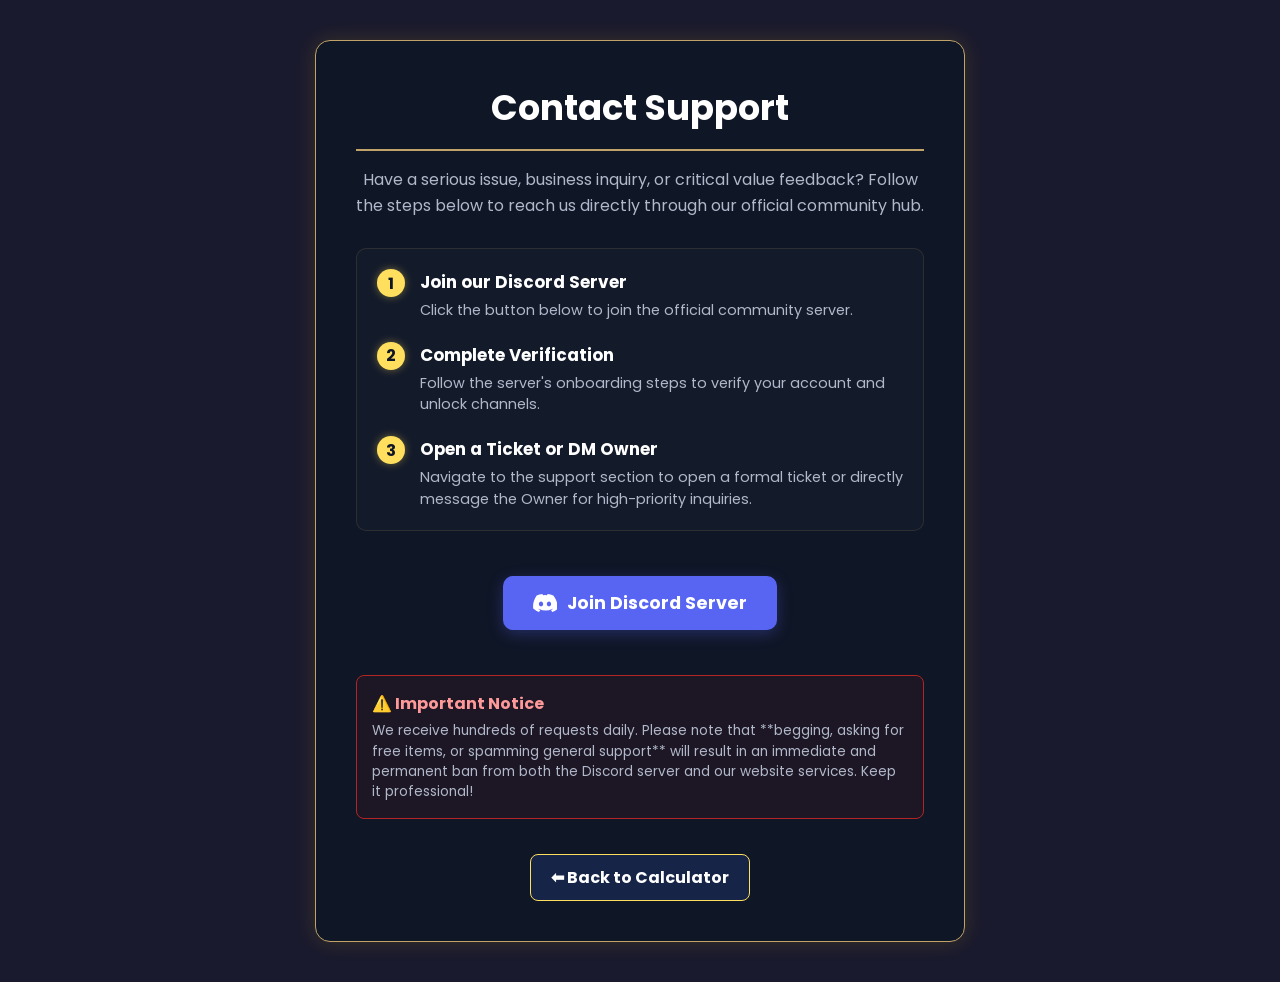
==== contact.html @ 3b40b66d "Add files via upload" ====
<!DOCTYPE html>
<html lang="en">
<head>
    <meta charset="UTF-8">
    <meta name="viewport" content="width=device-width, initial-scale=1.0">
    <title>Contact Us - Demon Blade Values</title>
    
    <!-- توحيد الخطوط والهوية البصرية -->
    <link href="https://fonts.googleapis.com/css2?family=Poppins:wght@300;400;600;700&display=swap" rel="stylesheet">
    <link rel="icon" href="https://demon-blade-values.kesug.com/images-bda/favicon.png" type="image/png">

    <style>
        body {
            font-family: 'Poppins', sans-serif;
            background-color: #1a1a2e;
            color: #ccc;
            margin: 0;
            padding: 40px 20px;
            display: flex;
            flex-direction: column;
            align-items: center;
            min-height: 100vh;
            box-sizing: border-box;
        }

        .contact-container {
            width: 100%;
            max-width: 650px;
            background-color: #0f1626;
            padding: 40px;
            border-radius: 15px;
            border: 1px solid #bfa368; /* الإطار الذهبي الأنيق */
            box-shadow: 0 0 20px rgba(241, 196, 15, 0.15);
            box-sizing: border-box;
            text-align: center;
        }

        h1 {
            color: #fff;
            font-size: 2.2rem;
            margin-top: 0;
            margin-bottom: 10px;
            border-bottom: 2px solid #bfa368;
            padding-bottom: 15px;
        }

        .subtitle {
            color: #b0b8c9;
            font-size: 1rem;
            margin-bottom: 30px;
            line-height: 1.6;
        }

        /* تنسيق خطوات التواصل */
        .steps-wrapper {
            text-align: left;
            margin: 25px 0;
            background: rgba(255, 255, 255, 0.02);
            padding: 20px;
            border-radius: 10px;
            border: 1px solid rgba(191, 163, 104, 0.15);
        }

        .step-item {
            display: flex;
            align-items: flex-start;
            gap: 15px;
            margin-bottom: 20px;
        }

        .step-item:last-child {
            margin-bottom: 0;
        }

        .step-number {
            background-color: #ffdf5d;
            color: #0f1626;
            font-weight: bold;
            width: 28px;
            height: 28px;
            border-radius: 50%;
            display: flex;
            align-items: center;
            justify-content: center;
            flex-shrink: 0;
            box-shadow: 0 0 8px rgba(255, 223, 93, 0.4);
        }

        .step-text h3 {
            margin: 0 0 5px 0;
            color: #fff;
            font-size: 1.05rem;
        }

        .step-text p {
            margin: 0;
            color: #b0b8c9;
            font-size: 0.9rem;
            line-height: 1.5;
        }

        /* زر الديسكورد الأنيق والثابت */
        .btn-discord {
            display: inline-flex;
            align-items: center;
            justify-content: center;
            gap: 10px;
            margin: 20px 0;
            padding: 14px 30px;
            background-color: #5865F2; /* لون ديسكورد الرسمي */
            color: #fff;
            text-decoration: none;
            border-radius: 10px;
            font-weight: 700;
            font-size: 1.1rem;
            transition: all 0.3s ease;
            box-shadow: 0 4px 15px rgba(88, 101, 242, 0.3);
        }

        .btn-discord:hover {
            background-color: #4752c4;
            transform: translateY(-3px);
            box-shadow: 0 6px 20px rgba(88, 101, 242, 0.5);
        }

        .btn-discord svg {
            width: 24px;
            height: 24px;
            fill: #fff;
        }

        /* صندوق التحذير لمنع المزعجين */
        .warning-box {
            background-color: rgba(179, 36, 36, 0.08);
            border: 1px solid #b32424;
            padding: 15px;
            border-radius: 8px;
            margin: 25px 0 15px 0;
            text-align: left;
        }

        .warning-box h4 {
            margin: 0 0 5px 0;
            color: #ff9999;
            font-size: 1rem;
            display: flex;
            align-items: center;
            gap: 8px;
        }

        .warning-box p {
            margin: 0;
            color: #b0b8c9;
            font-size: 0.85rem;
            line-height: 1.5;
        }

        .btn-back {
            display: inline-block;
            margin-top: 20px;
            padding: 10px 20px;
            background-color: #162447;
            color: #fff;
            text-decoration: none;
            border-radius: 8px;
            border: 1px solid #ffdf5d;
            font-weight: bold;
            transition: all 0.3s ease;
        }

        .btn-back:hover {
            background-color: #ffdf5d;
            color: #0f1626;
            transform: scale(1.05);
            box-shadow: 0 0 10px rgba(255, 223, 93, 0.4);
        }

        /* التجاوب مع الجوال */
        @media screen and (max-width: 600px) {
            body {
                padding: 20px 10px;
            }
            .contact-container {
                padding: 25px 15px;
            }
            h1 {
                font-size: 1.8rem;
            }
        }
    </style>
</head>
<body>

    <div class="contact-container">
        <h1>Contact Support</h1>
        <p class="subtitle">Have a serious issue, business inquiry, or critical value feedback? Follow the steps below to reach us directly through our official community hub.</p>

        <!-- خطوات التواصل الصارمة لمنع الفوضى -->
        <div class="steps-wrapper">
            <div class="step-item">
                <div class="step-number">1</div>
                <div class="step-text">
                    <h3>Join our Discord Server</h3>
                    <p>Click the button below to join the official community server.</p>
                </div>
            </div>
            <div class="step-item">
                <div class="step-number">2</div>
                <div class="step-text">
                    <h3>Complete Verification</h3>
                    <p>Follow the server's onboarding steps to verify your account and unlock channels.</p>
                </div>
            </div>
            <div class="step-item">
                <div class="step-number">3</div>
                <div class="step-text">
                    <h3>Open a Ticket or DM Owner</h3>
                    <p>Navigate to the support section to open a formal ticket or directly message the Owner for high-priority inquiries.</p>
                </div>
            </div>
        </div>

        <!-- زر الديسكورد الأنيق ومدمج معه أيقونة الديسكورد الرسمية SVG -->
        <a href="https://discord.gg/zU2vV78j2F" target="_blank" class="btn-discord">
            <svg viewBox="0 0 127.14 96.36" xmlns="http://www.w3.org/2000/svg"><path d="M107.7,8.07A105.15,105.15,0,0,0,77.26,0a77.19,77.19,0,0,0-3.3,6.83A96.67,96.67,0,0,0,53.22,6.83,77.19,77.19,0,0,0,49.88,0,105.15,105.15,0,0,0,19.44,8.07C3.66,31.58-1.86,54.65,1,77.53A105.73,105.73,0,0,0,32,96.36a77.7,77.7,0,0,0,6.63-10.85,68.43,68.43,0,0,1-10.4-5c.87-.64,1.71-1.32,2.51-2a75.7,75.7,0,0,0,72.6,0c.8.71,1.64,1.39,2.51,2a68.44,68.44,0,0,1-10.4,5,77.7,77.7,0,0,0,6.63,10.85,105.73,105.73,0,0,0,31-18.83C129.91,50.2,123.81,27.31,107.7,8.07ZM42.45,65.69C36.18,65.69,31,60,31,53S36.18,40.36,42.45,40.36,53.83,46,53.83,53,48.72,65.69,42.45,65.69Zm42.24,0C78.41,65.69,73.24,60,73.24,53S78.41,40.36,84.69,40.36,96.07,46,96.07,53,91,65.69,84.69,65.69Z"/></svg>
            Join Discord Server
        </a>

        <!-- صندوق التحذير للحد من الشحاتة والإزعاج العشوائي -->
        <div class="warning-box">
            <h4>⚠️ Important Notice</h4>
            <p>We receive hundreds of requests daily. Please note that **begging, asking for free items, or spamming general support** will result in an immediate and permanent ban from both the Discord server and our website services. Keep it professional!</p>
        </div>

        <div style="text-align: center;">
            <a href="index.html" class="btn-back">⬅ Back to Calculator</a>
        </div>
    </div>

</body>
</html>
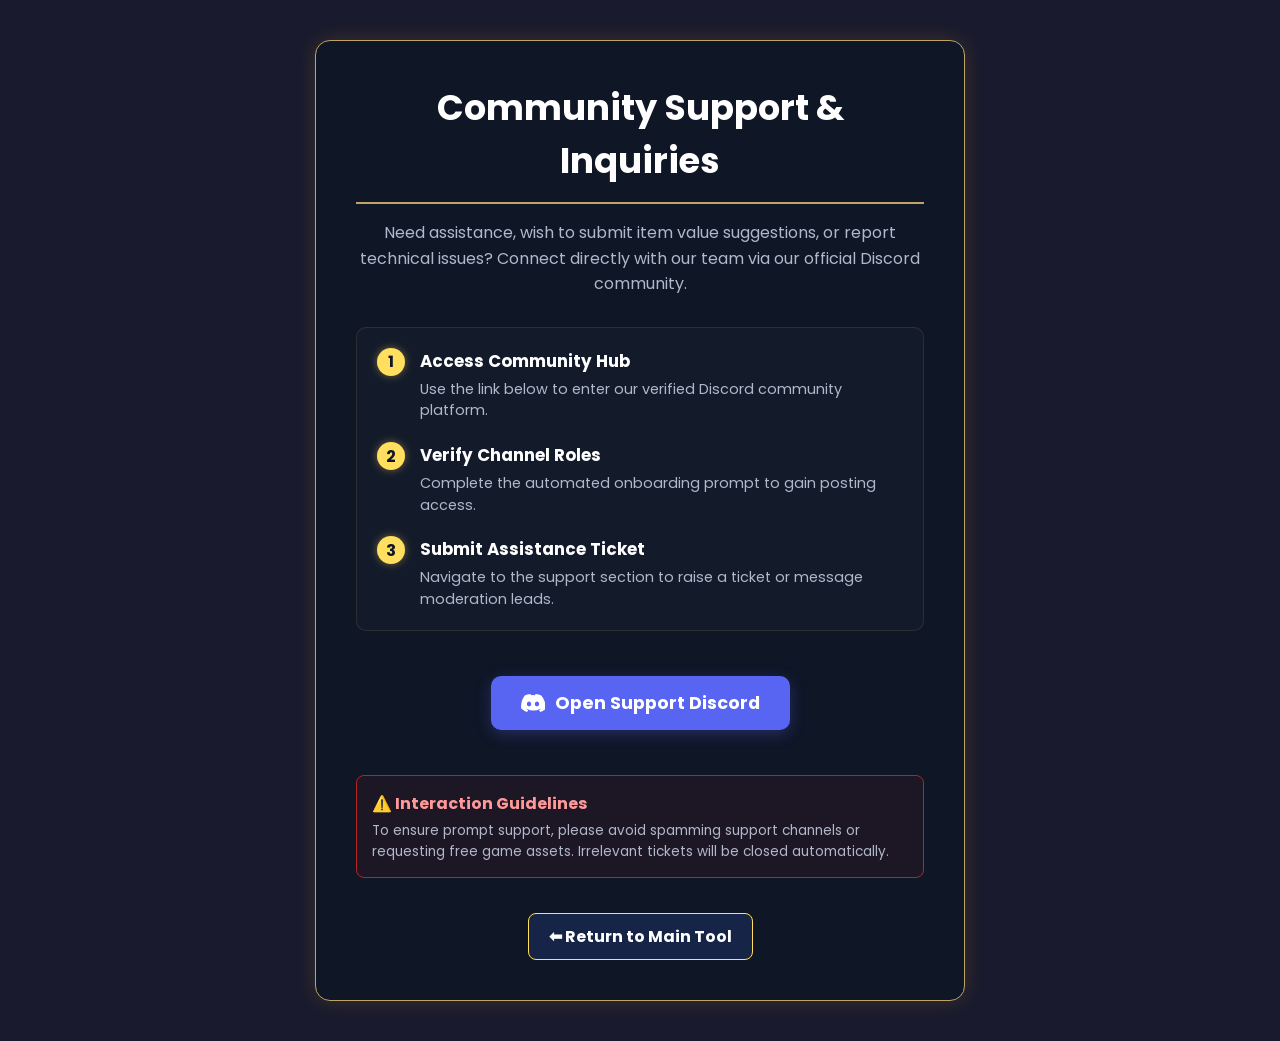
==== commit fbab5e4e: "Update contact page title and content" ====
--- a/contact.html
+++ b/contact.html
@@ -3,239 +3,79 @@
 <head>
     <meta charset="UTF-8">
     <meta name="viewport" content="width=device-width, initial-scale=1.0">
-    <title>Contact Us - Demon Blade Values</title>
+    <title>Contact & Support Portal — Demon Blade Values</title>
     
-    <!-- توحيد الخطوط والهوية البصرية -->
+    <!-- Canonical URL الخاص بالصفحة -->
+    <link rel="canonical" href="https://demon-blade-values.vercel.app/contact.html">
     <link href="https://fonts.googleapis.com/css2?family=Poppins:wght@300;400;600;700&display=swap" rel="stylesheet">
-    <link rel="icon" href="https://demon-blade-values.kesug.com/images-bda/favicon.png" type="image/png">
+    <link rel="icon" type="image/png" href="/images/favicon.png">
 
     <style>
-        body {
-            font-family: 'Poppins', sans-serif;
-            background-color: #1a1a2e;
-            color: #ccc;
-            margin: 0;
-            padding: 40px 20px;
-            display: flex;
-            flex-direction: column;
-            align-items: center;
-            min-height: 100vh;
-            box-sizing: border-box;
-        }
-
-        .contact-container {
-            width: 100%;
-            max-width: 650px;
-            background-color: #0f1626;
-            padding: 40px;
-            border-radius: 15px;
-            border: 1px solid #bfa368; /* الإطار الذهبي الأنيق */
-            box-shadow: 0 0 20px rgba(241, 196, 15, 0.15);
-            box-sizing: border-box;
-            text-align: center;
-        }
-
-        h1 {
-            color: #fff;
-            font-size: 2.2rem;
-            margin-top: 0;
-            margin-bottom: 10px;
-            border-bottom: 2px solid #bfa368;
-            padding-bottom: 15px;
-        }
-
-        .subtitle {
-            color: #b0b8c9;
-            font-size: 1rem;
-            margin-bottom: 30px;
-            line-height: 1.6;
-        }
-
-        /* تنسيق خطوات التواصل */
-        .steps-wrapper {
-            text-align: left;
-            margin: 25px 0;
-            background: rgba(255, 255, 255, 0.02);
-            padding: 20px;
-            border-radius: 10px;
-            border: 1px solid rgba(191, 163, 104, 0.15);
-        }
-
-        .step-item {
-            display: flex;
-            align-items: flex-start;
-            gap: 15px;
-            margin-bottom: 20px;
-        }
-
-        .step-item:last-child {
-            margin-bottom: 0;
-        }
-
-        .step-number {
-            background-color: #ffdf5d;
-            color: #0f1626;
-            font-weight: bold;
-            width: 28px;
-            height: 28px;
-            border-radius: 50%;
-            display: flex;
-            align-items: center;
-            justify-content: center;
-            flex-shrink: 0;
-            box-shadow: 0 0 8px rgba(255, 223, 93, 0.4);
-        }
-
-        .step-text h3 {
-            margin: 0 0 5px 0;
-            color: #fff;
-            font-size: 1.05rem;
-        }
-
-        .step-text p {
-            margin: 0;
-            color: #b0b8c9;
-            font-size: 0.9rem;
-            line-height: 1.5;
-        }
-
-        /* زر الديسكورد الأنيق والثابت */
-        .btn-discord {
-            display: inline-flex;
-            align-items: center;
-            justify-content: center;
-            gap: 10px;
-            margin: 20px 0;
-            padding: 14px 30px;
-            background-color: #5865F2; /* لون ديسكورد الرسمي */
-            color: #fff;
-            text-decoration: none;
-            border-radius: 10px;
-            font-weight: 700;
-            font-size: 1.1rem;
-            transition: all 0.3s ease;
-            box-shadow: 0 4px 15px rgba(88, 101, 242, 0.3);
-        }
-
-        .btn-discord:hover {
-            background-color: #4752c4;
-            transform: translateY(-3px);
-            box-shadow: 0 6px 20px rgba(88, 101, 242, 0.5);
-        }
-
-        .btn-discord svg {
-            width: 24px;
-            height: 24px;
-            fill: #fff;
-        }
-
-        /* صندوق التحذير لمنع المزعجين */
-        .warning-box {
-            background-color: rgba(179, 36, 36, 0.08);
-            border: 1px solid #b32424;
-            padding: 15px;
-            border-radius: 8px;
-            margin: 25px 0 15px 0;
-            text-align: left;
-        }
-
-        .warning-box h4 {
-            margin: 0 0 5px 0;
-            color: #ff9999;
-            font-size: 1rem;
-            display: flex;
-            align-items: center;
-            gap: 8px;
-        }
-
-        .warning-box p {
-            margin: 0;
-            color: #b0b8c9;
-            font-size: 0.85rem;
-            line-height: 1.5;
-        }
-
-        .btn-back {
-            display: inline-block;
-            margin-top: 20px;
-            padding: 10px 20px;
-            background-color: #162447;
-            color: #fff;
-            text-decoration: none;
-            border-radius: 8px;
-            border: 1px solid #ffdf5d;
-            font-weight: bold;
-            transition: all 0.3s ease;
-        }
-
-        .btn-back:hover {
-            background-color: #ffdf5d;
-            color: #0f1626;
-            transform: scale(1.05);
-            box-shadow: 0 0 10px rgba(255, 223, 93, 0.4);
-        }
-
-        /* التجاوب مع الجوال */
-        @media screen and (max-width: 600px) {
-            body {
-                padding: 20px 10px;
-            }
-            .contact-container {
-                padding: 25px 15px;
-            }
-            h1 {
-                font-size: 1.8rem;
-            }
-        }
+        body { font-family: 'Poppins', sans-serif; background-color: #1a1a2e; color: #ccc; margin: 0; padding: 40px 20px; display: flex; flex-direction: column; align-items: center; min-height: 100vh; box-sizing: border-box; }
+        .contact-container { width: 100%; max-width: 650px; background-color: #0f1626; padding: 40px; border-radius: 15px; border: 1px solid #bfa368; box-shadow: 0 0 20px rgba(241, 196, 15, 0.15); box-sizing: border-box; text-align: center; }
+        h1 { color: #fff; font-size: 2.2rem; margin-top: 0; margin-bottom: 10px; border-bottom: 2px solid #bfa368; padding-bottom: 15px; }
+        .subtitle { color: #b0b8c9; font-size: 1rem; margin-bottom: 30px; line-height: 1.6; }
+        .steps-wrapper { text-align: left; margin: 25px 0; background: rgba(255, 255, 255, 0.02); padding: 20px; border-radius: 10px; border: 1px solid rgba(191, 163, 104, 0.15); }
+        .step-item { display: flex; align-items: flex-start; gap: 15px; margin-bottom: 20px; }
+        .step-item:last-child { margin-bottom: 0; }
+        .step-number { background-color: #ffdf5d; color: #0f1626; font-weight: bold; width: 28px; height: 28px; border-radius: 50%; display: flex; align-items: center; justify-content: center; flex-shrink: 0; box-shadow: 0 0 8px rgba(255, 223, 93, 0.4); }
+        .step-text h3 { margin: 0 0 5px 0; color: #fff; font-size: 1.05rem; }
+        .step-text p { margin: 0; color: #b0b8c9; font-size: 0.9rem; line-height: 1.5; }
+        .btn-discord { display: inline-flex; align-items: center; justify-content: center; gap: 10px; margin: 20px 0; padding: 14px 30px; background-color: #5865F2; color: #fff; text-decoration: none; border-radius: 10px; font-weight: 700; font-size: 1.1rem; transition: all 0.3s ease; box-shadow: 0 4px 15px rgba(88, 101, 242, 0.3); }
+        .btn-discord:hover { background-color: #4752c4; transform: translateY(-3px); box-shadow: 0 6px 20px rgba(88, 101, 242, 0.5); }
+        .btn-discord svg { width: 24px; height: 24px; fill: #fff; }
+        .warning-box { background-color: rgba(179, 36, 36, 0.08); border: 1px solid #b32424; padding: 15px; border-radius: 8px; margin: 25px 0 15px 0; text-align: left; }
+        .warning-box h4 { margin: 0 0 5px 0; color: #ff9999; font-size: 1rem; display: flex; align-items: center; gap: 8px; }
+        .warning-box p { margin: 0; color: #b0b8c9; font-size: 0.85rem; line-height: 1.5; }
+        .btn-back { display: inline-block; margin-top: 20px; padding: 10px 20px; background-color: #162447; color: #fff; text-decoration: none; border-radius: 8px; border: 1px solid #ffdf5d; font-weight: bold; transition: all 0.3s ease; }
+        .btn-back:hover { background-color: #ffdf5d; color: #0f1626; transform: scale(1.05); box-shadow: 0 0 10px rgba(255, 223, 93, 0.4); }
+        @media screen and (max-width: 600px) { body { padding: 20px 10px; } .contact-container { padding: 25px 15px; } h1 { font-size: 1.8rem; } }
     </style>
 </head>
 <body>
 
     <div class="contact-container">
-        <h1>Contact Support</h1>
-        <p class="subtitle">Have a serious issue, business inquiry, or critical value feedback? Follow the steps below to reach us directly through our official community hub.</p>
+        <h1>Community Support & Inquiries</h1>
+        <p class="subtitle">Need assistance, wish to submit item value suggestions, or report technical issues? Connect directly with our team via our official Discord community.</p>
 
-        <!-- خطوات التواصل الصارمة لمنع الفوضى -->
         <div class="steps-wrapper">
             <div class="step-item">
                 <div class="step-number">1</div>
                 <div class="step-text">
-                    <h3>Join our Discord Server</h3>
-                    <p>Click the button below to join the official community server.</p>
+                    <h3>Access Community Hub</h3>
+                    <p>Use the link below to enter our verified Discord community platform.</p>
                 </div>
             </div>
             <div class="step-item">
                 <div class="step-number">2</div>
                 <div class="step-text">
-                    <h3>Complete Verification</h3>
-                    <p>Follow the server's onboarding steps to verify your account and unlock channels.</p>
+                    <h3>Verify Channel Roles</h3>
+                    <p>Complete the automated onboarding prompt to gain posting access.</p>
                 </div>
             </div>
             <div class="step-item">
                 <div class="step-number">3</div>
                 <div class="step-text">
-                    <h3>Open a Ticket or DM Owner</h3>
-                    <p>Navigate to the support section to open a formal ticket or directly message the Owner for high-priority inquiries.</p>
+                    <h3>Submit Assistance Ticket</h3>
+                    <p>Navigate to the support section to raise a ticket or message moderation leads.</p>
                 </div>
             </div>
         </div>
 
-        <!-- زر الديسكورد الأنيق ومدمج معه أيقونة الديسكورد الرسمية SVG -->
         <a href="https://discord.gg/zU2vV78j2F" target="_blank" class="btn-discord">
             <svg viewBox="0 0 127.14 96.36" xmlns="http://www.w3.org/2000/svg"><path d="M107.7,8.07A105.15,105.15,0,0,0,77.26,0a77.19,77.19,0,0,0-3.3,6.83A96.67,96.67,0,0,0,53.22,6.83,77.19,77.19,0,0,0,49.88,0,105.15,105.15,0,0,0,19.44,8.07C3.66,31.58-1.86,54.65,1,77.53A105.73,105.73,0,0,0,32,96.36a77.7,77.7,0,0,0,6.63-10.85,68.43,68.43,0,0,1-10.4-5c.87-.64,1.71-1.32,2.51-2a75.7,75.7,0,0,0,72.6,0c.8.71,1.64,1.39,2.51,2a68.44,68.44,0,0,1-10.4,5,77.7,77.7,0,0,0,6.63,10.85,105.73,105.73,0,0,0,31-18.83C129.91,50.2,123.81,27.31,107.7,8.07ZM42.45,65.69C36.18,65.69,31,60,31,53S36.18,40.36,42.45,40.36,53.83,46,53.83,53,48.72,65.69,42.45,65.69Zm42.24,0C78.41,65.69,73.24,60,73.24,53S78.41,40.36,84.69,40.36,96.07,46,96.07,53,91,65.69,84.69,65.69Z"/></svg>
-            Join Discord Server
+            Open Support Discord
         </a>
 
-        <!-- صندوق التحذير للحد من الشحاتة والإزعاج العشوائي -->
         <div class="warning-box">
-            <h4>⚠️ Important Notice</h4>
-            <p>We receive hundreds of requests daily. Please note that **begging, asking for free items, or spamming general support** will result in an immediate and permanent ban from both the Discord server and our website services. Keep it professional!</p>
+            <h4>⚠️ Interaction Guidelines</h4>
+            <p>To ensure prompt support, please avoid spamming support channels or requesting free game assets. Irrelevant tickets will be closed automatically.</p>
         </div>
 
         <div style="text-align: center;">
-            <a href="index.html" class="btn-back">⬅ Back to Calculator</a>
+            <a href="index.html" class="btn-back">⬅ Return to Main Tool</a>
         </div>
     </div>
 
 </body>
-</html>+</html>
